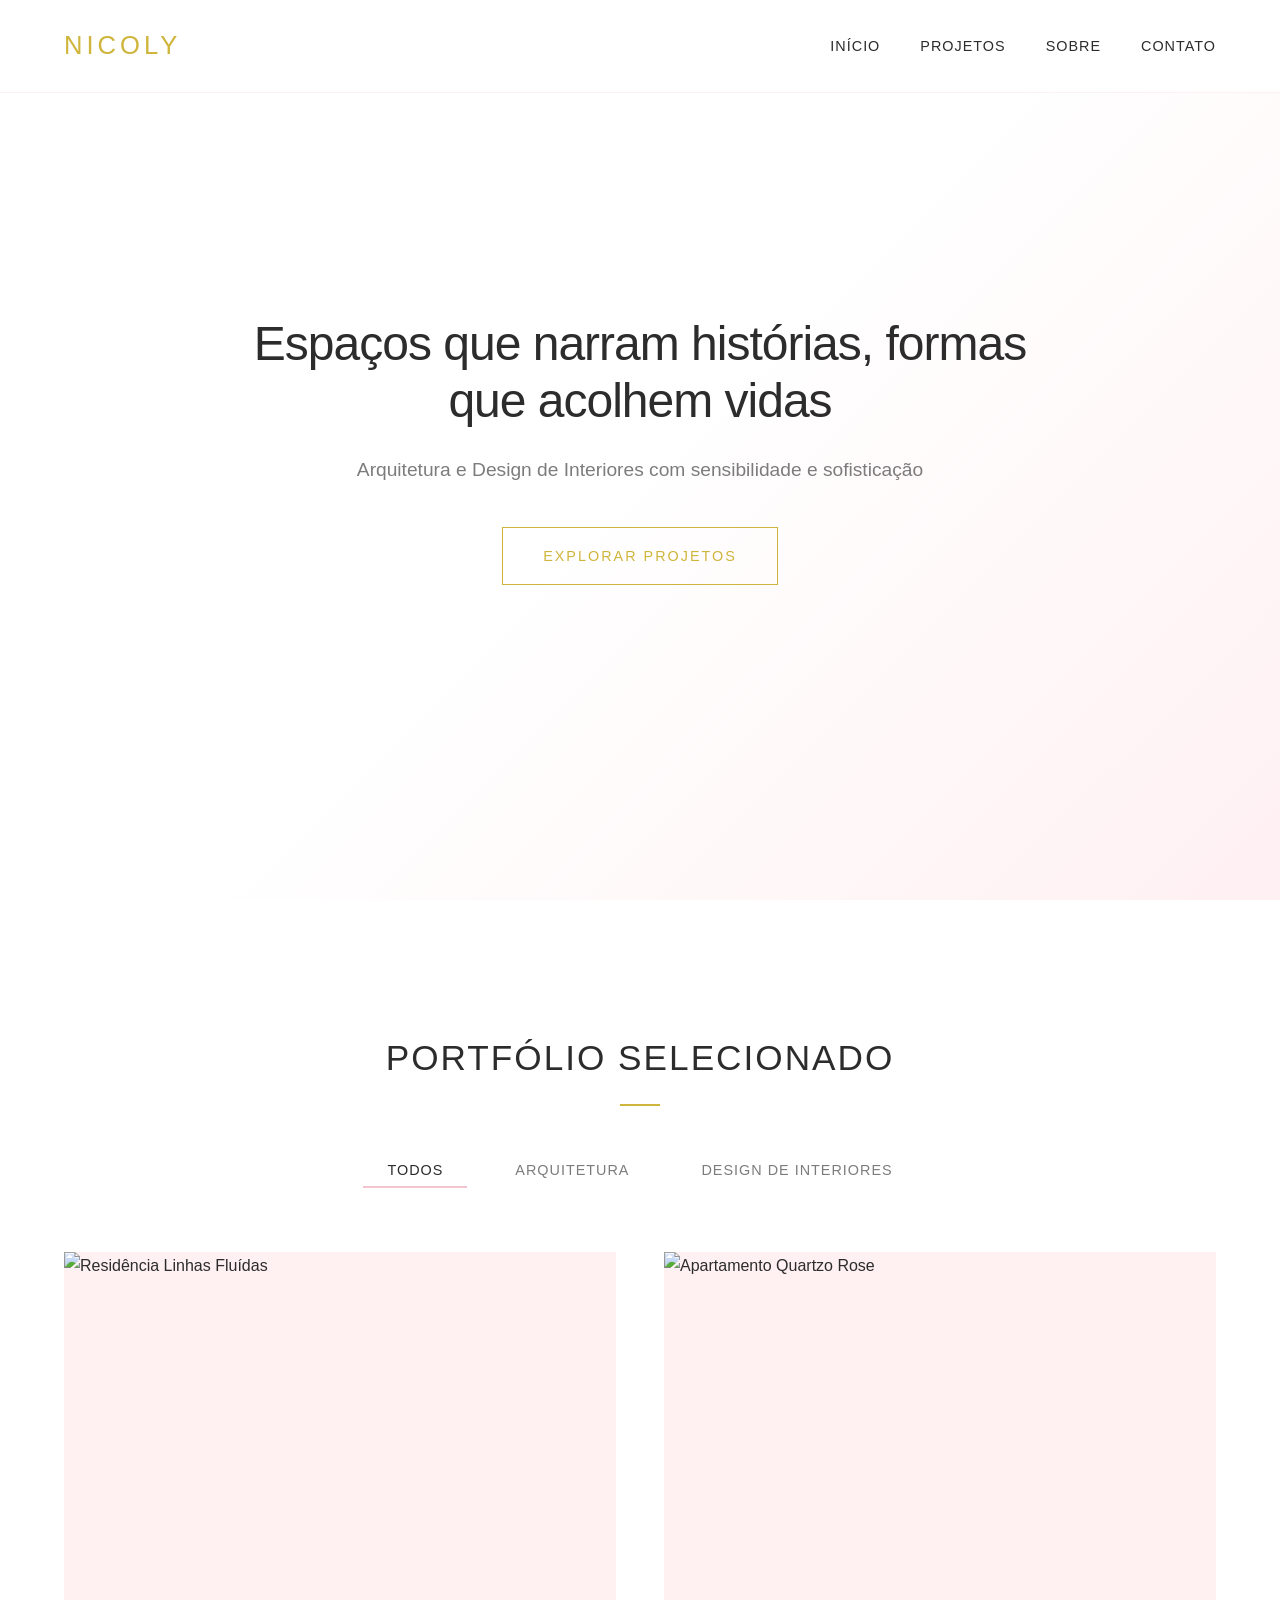
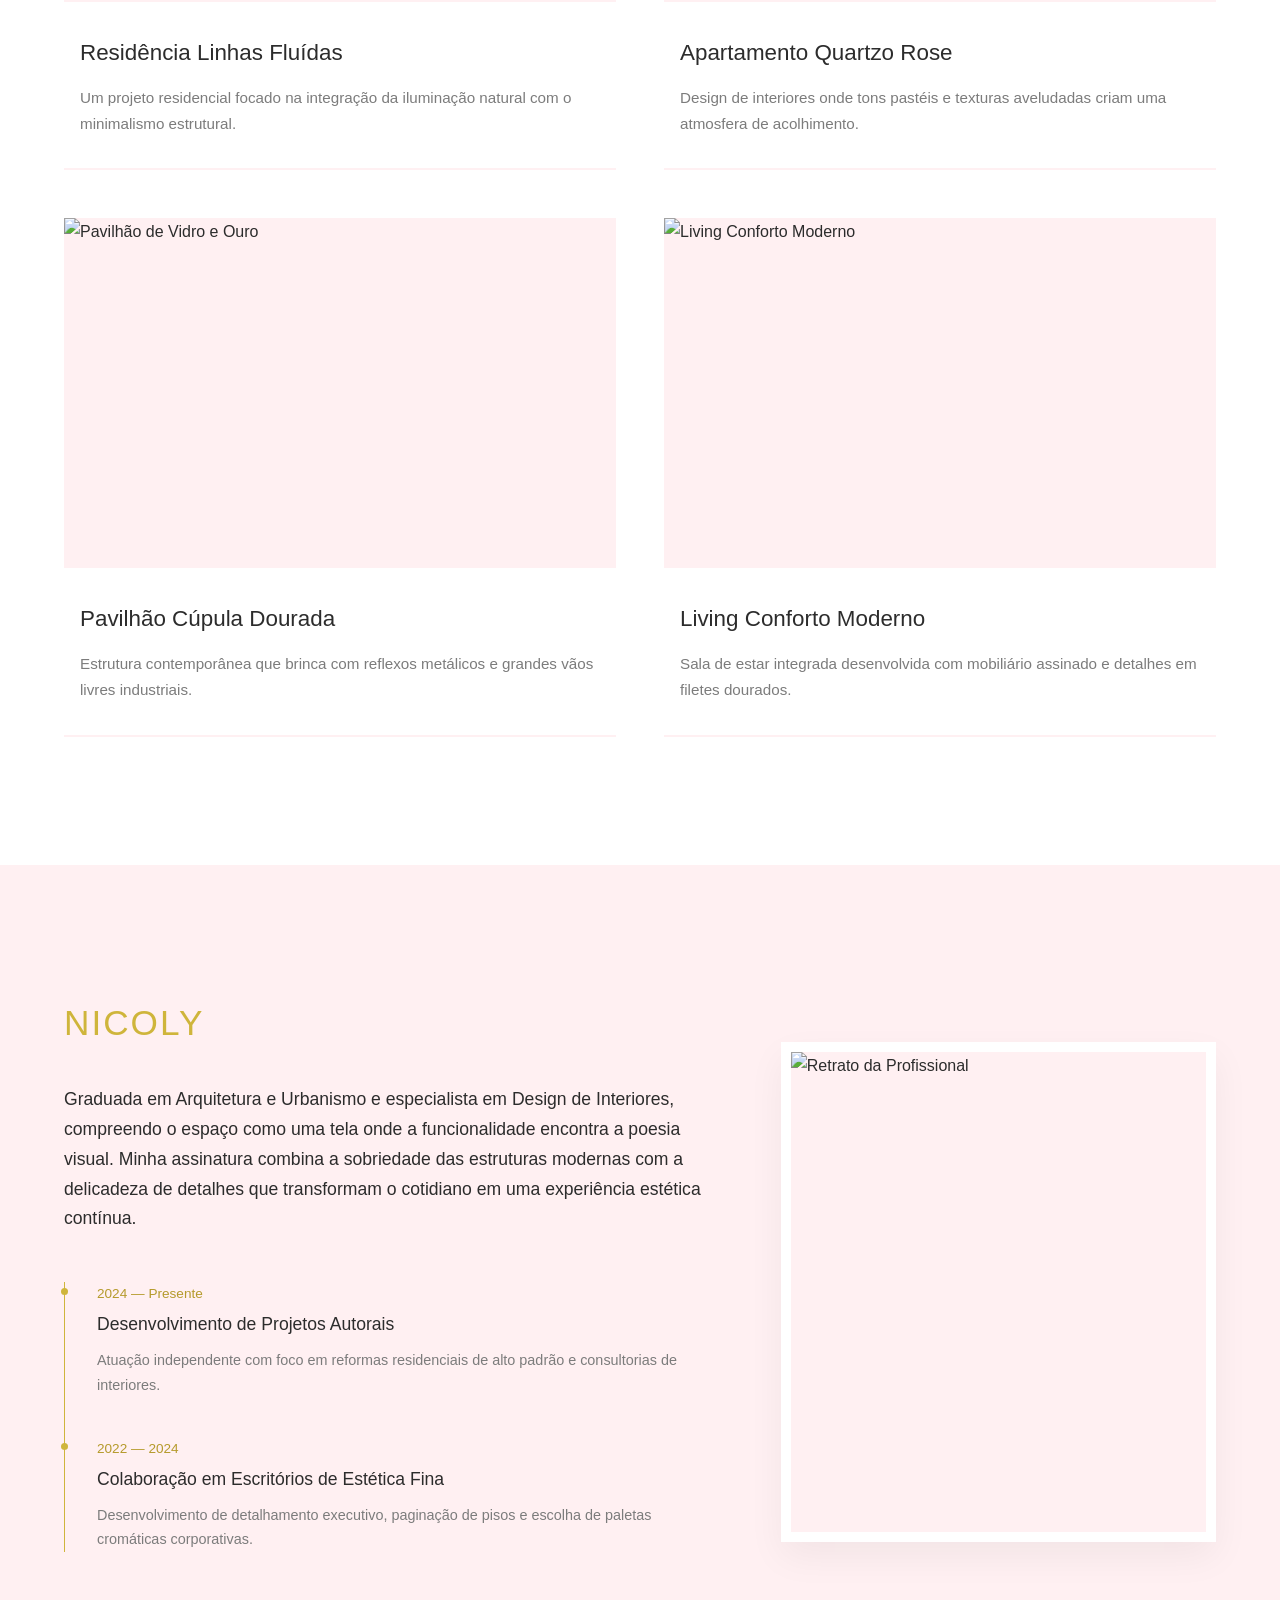
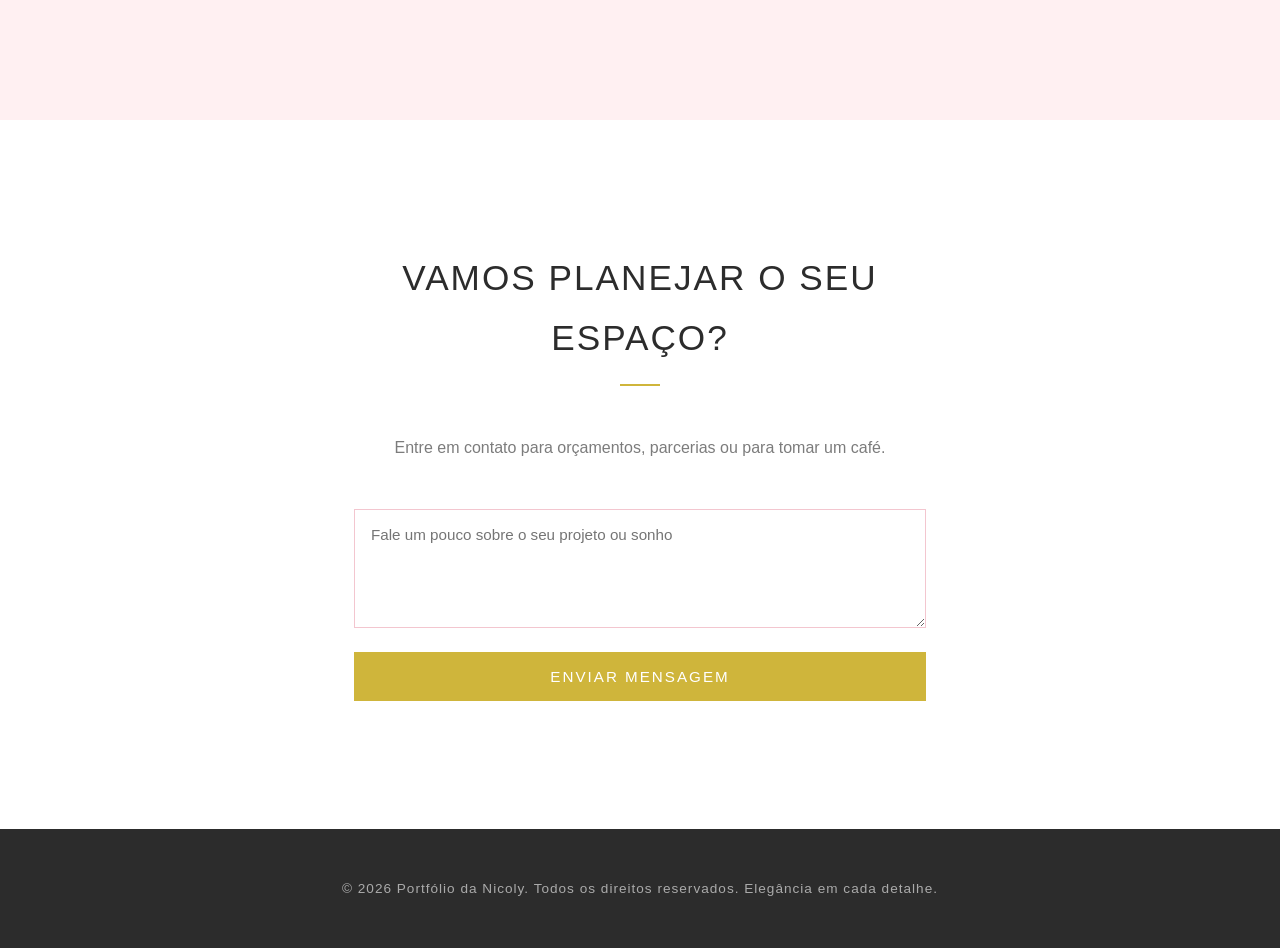
==== index.html @ 048236a4 "Teste inicial" ====
<!DOCTYPE html>
<html lang="pt-BR">

<head>
    <meta charset="UTF-8">
    <meta name="viewport" content="width=device-width, initial-scale=1.0">
    <title>Portfólio da Nicoly | Arquitetura e Design de Interiores</title>
    <link rel="stylesheet" href="style.css">
</head>

<body>

    <header class="main-header">
        <div class="logo">Nicoly</div>
        <nav class="nav-links">
            <a href="#inicio" class="nav-item">Início</a>
            <a href="#portfolio" class="nav-item">Projetos</a>
            <a href="#sobre" class="nav-item">Sobre</a>
            <a href="#contato" class="nav-item">Contato</a>
        </nav>
    </header>

    <section id="inicio" class="hero-section">
        <div class="hero-content">
            <h1 class="hero-title">Espaços que narram histórias, formas que acolhem vidas</h1>
            <p class="hero-subtitle">Arquitetura e Design de Interiores com sensibilidade e sofisticação</p>
            <a href="#portfolio" class="hero-btn">Explorar Projetos</a>
        </div>
    </section>

    <section id="portfolio" class="portfolio-section">
        <h2 class="section-title">Portfólio Selecionado</h2>

        <div class="filter-container">
            <button class="filter-btn active" data-filter="all">Todos</button>
            <button class="filter-btn" data-filter="arquitetura">Arquitetura</button>
            <button class="filter-btn" data-filter="interiores">Design de Interiores</button>
        </div>

        <div class="portfolio-grid">
            <div class="portfolio-item card-hidden" data-category="arquitetura">
                <div class="image-wrapper">
                    <img src="https://images.unsplash.com/photo-1600585154340-be6161a56a0c?auto=format&fit=crop&w=800&q=80"
                        alt="Residência Linhas Fluídas">
                    <div class="overlay">
                        <span class="view-project">Ver Detalhes</span>
                    </div>
                </div>
                <div class="item-info">
                    <h3>Residência Linhas Fluídas</h3>
                    <p>Um projeto residencial focado na integração da iluminação natural com o minimalismo estrutural.
                    </p>
                </div>
            </div>

            <div class="portfolio-item card-hidden" data-category="interiores">
                <div class="image-wrapper">
                    <img src="https://images.unsplash.com/photo-1616486338812-3dadae4b4ace?auto=format&fit=crop&w=800&q=80"
                        alt="Apartamento Quartzo Rose">
                    <div class="overlay">
                        <span class="view-project">Ver Detalhes</span>
                    </div>
                </div>
                <div class="item-info">
                    <h3>Apartamento Quartzo Rose</h3>
                    <p>Design de interiores onde tons pastéis e texturas aveludadas criam uma atmosfera de acolhimento.
                    </p>
                </div>
            </div>

            <div class="portfolio-item card-hidden" data-category="arquitetura">
                <div class="image-wrapper">
                    <img src="https://images.unsplash.com/photo-1600607687939-ce8a6c25118c?auto=format&fit=crop&w=800&q=80"
                        alt="Pavilhão de Vidro e Ouro">
                    <div class="overlay">
                        <span class="view-project">Ver Detalhes</span>
                    </div>
                </div>
                <div class="item-info">
                    <h3>Pavilhão Cúpula Dourada</h3>
                    <p>Estrutura contemporânea que brinca com reflexos metálicos e grandes vãos livres industriais.</p>
                </div>
            </div>

            <div class="portfolio-item card-hidden" data-category="interiores">
                <div class="image-wrapper">
                    <img src="https://images.unsplash.com/photo-1618221195710-dd6b41faaea6?auto=format&fit=crop&w=800&q=80"
                        alt="Living Conforto Moderno">
                    <div class="overlay">
                        <span class="view-project">Ver Detalhes</span>
                    </div>
                </div>
                <div class="item-info">
                    <h3>Living Conforto Moderno</h3>
                    <p>Sala de estar integrada desenvolvida com mobiliário assinado e detalhes em filetes dourados.</p>
                </div>
            </div>
        </div>
    </section>

    <section id="sobre" class="about-section">
        <div class="about-container">
            <div class="about-text">
                <h2 class="section-title-left">Nicoly</h2>
                <p class="about-description">Graduada em Arquitetura e Urbanismo e especialista em Design de Interiores,
                    compreendo o espaço como uma tela onde a funcionalidade encontra a poesia visual. Minha assinatura
                    combina a sobriedade das estruturas modernas com a delicadeza de detalhes que transformam o
                    cotidiano em uma experiência estética contínua.</p>
                <div class="resume-timeline">
                    <div class="timeline-entry">
                        <span class="year">2024 — Presente</span>
                        <h4>Desenvolvimento de Projetos Autorais</h4>
                        <p>Atuação independente com foco em reformas residenciais de alto padrão e consultorias de
                            interiores.</p>
                    </div>
                    <div class="timeline-entry">
                        <span class="year">2022 — 2024</span>
                        <h4>Colaboração em Escritórios de Estética Fina</h4>
                        <p>Desenvolvimento de detalhamento executivo, paginação de pisos e escolha de paletas cromáticas
                            corporativas.</p>
                    </div>
                </div>
            </div>
            <div class="about-image-wrapper">
                <img src="https://images.unsplash.com/photo-1573496359142-b8d87734a5a2?auto=format&fit=crop&w=800&q=80"
                    alt="Retrato da Profissional">
            </div>
        </div>
    </section>

    <section id="contato" class="contact-section">
        <h2 class="section-title">Vamos planejar o seu espaço?</h2>
        <p class="contact-subtitle">Entre em contato para orçamentos, parcerias ou para tomar um café.</p>
        <form class="contact-form" id="contact-form">
            <textarea id="contact-message" name="message" placeholder="Fale um pouco sobre o seu projeto ou sonho"
                rows="5" required></textarea>
            <button type="submit" class="submit-btn">Enviar Mensagem</button>
        </form>
    </section>

    <footer class="main-footer">
        <p>&copy; 2026 Portfólio da Nicoly. Todos os direitos reservados. Elegância em cada detalhe.</p>
    </footer>

    <div class="lightbox" id="lightbox">
        <span class="lightbox-close">&times;</span>
        <img class="lightbox-content" id="lightbox-img" src="" alt="">
        <div class="lightbox-caption" id="lightbox-caption"></div>
    </div>

    <script src="script.js"></script>
</body>

</html>
---- style.css ----
:root {
    --color-white: #ffffff;
    --color-pink-light: #fff0f2;
    --color-pink-accent: #f3c6cf;
    --color-gold: #cfb53b;
    --color-gold-dark: #b59a2b;
    --color-text-dark: #2c2c2c;
    --color-text-muted: #7c7c7c;
    --transition-smooth: all 0.4s cubic-bezier(0.25, 0.46, 0.45, 0.94);
}

* {
    box-sizing: border-box;
    margin: 0;
    padding: 0;
}

html {
    scroll-behavior: smooth;
    font-family: 'Helvetica Neue', Arial, sans-serif;
    color: var(--color-text-dark);
    background-color: var(--color-white);
}

body {
    overflow-x: hidden;
    line-height: 1.7;
}

.main-header {
    position: fixed;
    top: 0;
    left: 0;
    width: 100%;
    background-color: rgba(255, 255, 255, 0.95);
    display: flex;
    justify-content: space-between;
    align-items: center;
    padding: 1.5rem 4rem;
    z-index: 1000;
    border-bottom: 1px solid var(--color-pink-light);
    backdrop-filter: blur(5px);
    transition: var(--transition-smooth);
}

.logo {
    font-size: 1.6rem;
    font-weight: 300;
    letter-spacing: 4px;
    color: var(--color-gold);
    text-transform: uppercase;
}

.nav-links {
    display: flex;
    gap: 2.5rem;
}

.nav-item {
    text-decoration: none;
    color: var(--color-text-dark);
    font-size: 0.9rem;
    font-weight: 400;
    letter-spacing: 1px;
    text-transform: uppercase;
    transition: var(--transition-smooth);
    position: relative;
}

.nav-item::after {
    content: '';
    position: absolute;
    bottom: -5px;
    left: 0;
    width: 0;
    height: 1px;
    background-color: var(--color-gold);
    transition: var(--transition-smooth);
}

.nav-item:hover {
    color: var(--color-gold);
}

.nav-item:hover::after {
    width: 100%;
}

.hero-section {
    height: 100vh;
    display: flex;
    align-items: center;
    justify-content: center;
    background: linear-gradient(135deg, var(--color-white) 50%, var(--color-pink-light) 100%);
    padding: 0 2rem;
    text-align: center;
    margin-top: 0;
}

.hero-content {
    max-width: 800px;
    animation: fadeIn 1.2s ease-out;
}

.hero-title {
    font-size: 3rem;
    font-weight: 300;
    line-height: 1.2;
    letter-spacing: -1px;
    color: var(--color-text-dark);
    margin-bottom: 1.5rem;
}

.hero-subtitle {
    font-size: 1.2rem;
    color: var(--color-text-muted);
    margin-bottom: 2.5rem;
    font-weight: 300;
}

.hero-btn {
    display: inline-block;
    text-decoration: none;
    padding: 1rem 2.5rem;
    background-color: transparent;
    color: var(--color-gold);
    border: 1px solid var(--color-gold);
    border-radius: 0;
    font-size: 0.9rem;
    letter-spacing: 2px;
    text-transform: uppercase;
    transition: var(--transition-smooth);
}

.hero-btn:hover {
    background-color: var(--color-gold);
    color: var(--color-white);
    box-shadow: 0 10px 20px rgba(207, 181, 59, 0.15);
}

section {
    padding: 8rem 4rem;
}

.section-title {
    text-align: center;
    font-size: 2.2rem;
    font-weight: 300;
    letter-spacing: 2px;
    margin-bottom: 3rem;
    position: relative;
    text-transform: uppercase;
}

.section-title::after {
    content: '';
    display: block;
    width: 40px;
    height: 2px;
    background-color: var(--color-gold);
    margin: 1rem auto 0 auto;
}

.filter-container {
    display: flex;
    justify-content: center;
    gap: 1.5rem;
    margin-bottom: 4rem;
}

.filter-btn {
    background: none;
    border: none;
    padding: 0.5rem 1.5rem;
    font-size: 0.9rem;
    text-transform: uppercase;
    letter-spacing: 1px;
    cursor: pointer;
    color: var(--color-text-muted);
    transition: var(--transition-smooth);
    border-bottom: 2px solid transparent;
}

.filter-btn.active, .filter-btn:hover {
    color: var(--color-text-dark);
    border-bottom: 2px solid var(--color-pink-accent);
}

.portfolio-grid {
    display: grid;
    grid-template-columns: repeat(auto-fill, minmax(450px, 1fr));
    gap: 3rem;
}

.portfolio-item {
    background-color: var(--color-white);
    border-bottom: 2px solid var(--color-pink-light);
    transition: var(--transition-smooth);
}

.portfolio-item:hover {
    transform: translateY(-5px);
    border-bottom-color: var(--color-gold);
}

.image-wrapper {
    position: relative;
    width: 100%;
    height: 350px;
    overflow: hidden;
    background-color: var(--color-pink-light);
}

.image-wrapper img {
    width: 100%;
    height: 100%;
    object-fit: cover;
    transition: var(--transition-smooth);
}

.portfolio-item:hover .image-wrapper img {
    transform: scale(1.05);
}

.overlay {
    position: absolute;
    top: 0;
    left: 0;
    width: 100%;
    height: 100%;
    background-color: rgba(255, 240, 242, 0.85);
    display: flex;
    align-items: center;
    justify-content: center;
    opacity: 0;
    transition: var(--transition-smooth);
    cursor: pointer;
}

.portfolio-item:hover .overlay {
    opacity: 1;
}

.view-project {
    color: var(--color-text-dark);
    font-size: 0.9rem;
    letter-spacing: 2px;
    text-transform: uppercase;
    border-bottom: 1px solid var(--color-gold);
    padding-bottom: 0.3rem;
}

.item-info {
    padding: 2rem 1rem;
}

.item-info h3 {
    font-size: 1.4rem;
    font-weight: 400;
    margin-bottom: 0.8rem;
    color: var(--color-text-dark);
}

.item-info p {
    font-size: 0.95rem;
    color: var(--color-text-muted);
    font-weight: 300;
}

.card-hidden {
    opacity: 0;
    transform: translateY(40px);
    transition: opacity 0.8s ease-out, transform 0.8s ease-out;
}

.card-visible {
    opacity: 1;
    transform: translateY(0);
}

.about-section {
    background-color: var(--color-pink-light);
}

.about-container {
    max-width: 1200px;
    margin: 0 auto;
    display: grid;
    grid-template-columns: 1.2fr 0.8fr;
    gap: 4rem;
    align-items: center;
}

.section-title-left {
    font-size: 2.2rem;
    font-weight: 300;
    letter-spacing: 2px;
    margin-bottom: 2rem;
    text-transform: uppercase;
    color: var(--color-gold);
}

.about-description {
    font-size: 1.1rem;
    font-weight: 300;
    color: var(--color-text-dark);
    margin-bottom: 3rem;
}

.resume-timeline {
    border-left: 1px solid var(--color-gold);
    padding-left: 2rem;
}

.timeline-entry {
    margin-bottom: 2.5rem;
    position: relative;
}

.timeline-entry::before {
    content: '';
    position: absolute;
    left: calc(-2rem - 4px);
    top: 6px;
    width: 7px;
    height: 7px;
    background-color: var(--color-gold);
    border-radius: 50%;
}

.timeline-entry .year {
    font-size: 0.85rem;
    color: var(--color-gold-dark);
    font-weight: 500;
    display: block;
    margin-bottom: 0.3rem;
}

.timeline-entry h4 {
    font-size: 1.1rem;
    font-weight: 400;
    margin-bottom: 0.5rem;
}

.timeline-entry p {
    font-size: 0.9rem;
    color: var(--color-text-muted);
    font-weight: 300;
}

.about-image-wrapper {
    width: 100%;
    height: 500px;
    overflow: hidden;
    border: 10px solid var(--color-white);
    box-shadow: 0 15px 35px rgba(0,0,0,0.05);
}

.about-image-wrapper img {
    width: 100%;
    height: 100%;
    object-fit: cover;
}

.contact-section {
    max-width: 700px;
    margin: 0 auto;
    text-align: center;
}

.contact-subtitle {
    color: var(--color-text-muted);
    font-weight: 300;
    margin-bottom: 3rem;
}

.contact-form {
    display: flex;
    flex-direction: column;
    gap: 1.5rem;
}

.contact-form input, .contact-form textarea {
    width: 100%;
    padding: 1rem;
    border: 1px solid var(--color-pink-accent);
    background-color: var(--color-white);
    font-family: inherit;
    font-size: 0.95rem;
    color: var(--color-text-dark);
    outline: none;
    transition: var(--transition-smooth);
}

.contact-form input:focus, .contact-form textarea:focus {
    border-color: var(--color-gold);
    background-color: var(--color-pink-light);
}

.submit-btn {
    background-color: var(--color-gold);
    color: var(--color-white);
    border: none;
    padding: 1rem;
    font-size: 0.95rem;
    letter-spacing: 2px;
    text-transform: uppercase;
    cursor: pointer;
    transition: var(--transition-smooth);
}

.submit-btn:hover {
    background-color: var(--color-gold-dark);
}

.main-footer {
    background-color: var(--color-text-dark);
    color: rgba(255, 255, 255, 0.6);
    padding: 3rem 2rem;
    text-align: center;
    font-size: 0.85rem;
    font-weight: 300;
    letter-spacing: 1px;
}

.lightbox {
    display: none;
    position: fixed;
    z-index: 2000;
    top: 0;
    left: 0;
    width: 100%;
    height: 100%;
    background-color: rgba(255, 255, 255, 0.98);
    align-items: center;
    justify-content: center;
    flex-direction: column;
    animation: fadeIn 0.4s ease;
}

.lightbox-content {
    max-width: 85%;
    max-height: 75vh;
    object-fit: contain;
    box-shadow: 0 20px 40px rgba(0,0,0,0.07);
}

.lightbox-caption {
    margin-top: 1.5rem;
    font-size: 1.1rem;
    color: var(--color-text-dark);
    font-weight: 300;
    text-align: center;
    max-width: 600px;
}

.lightbox-close {
    position: absolute;
    top: 2rem;
    right: 3rem;
    font-size: 3rem;
    font-weight: 200;
    cursor: pointer;
    color: var(--color-text-dark);
    transition: var(--transition-smooth);
}

.lightbox-close:hover {
    color: var(--color-gold);
}

@keyframes fadeIn {
    from { opacity: 0; transform: translateY(10px); }
    to { opacity: 1; transform: translateY(0); }
}

@media (max-width: 768px) {
    .main-header { padding: 1.5rem 2rem; }
    .nav-links { display: none; }
    .hero-title { font-size: 2.2rem; }
    section { padding: 5rem 2rem; }
    .portfolio-grid { grid-template-columns: 1fr; }
    .about-container { grid-template-columns: 1fr; gap: 2rem; }
    .about-image-wrapper { height: 350px; order: -1; }
}
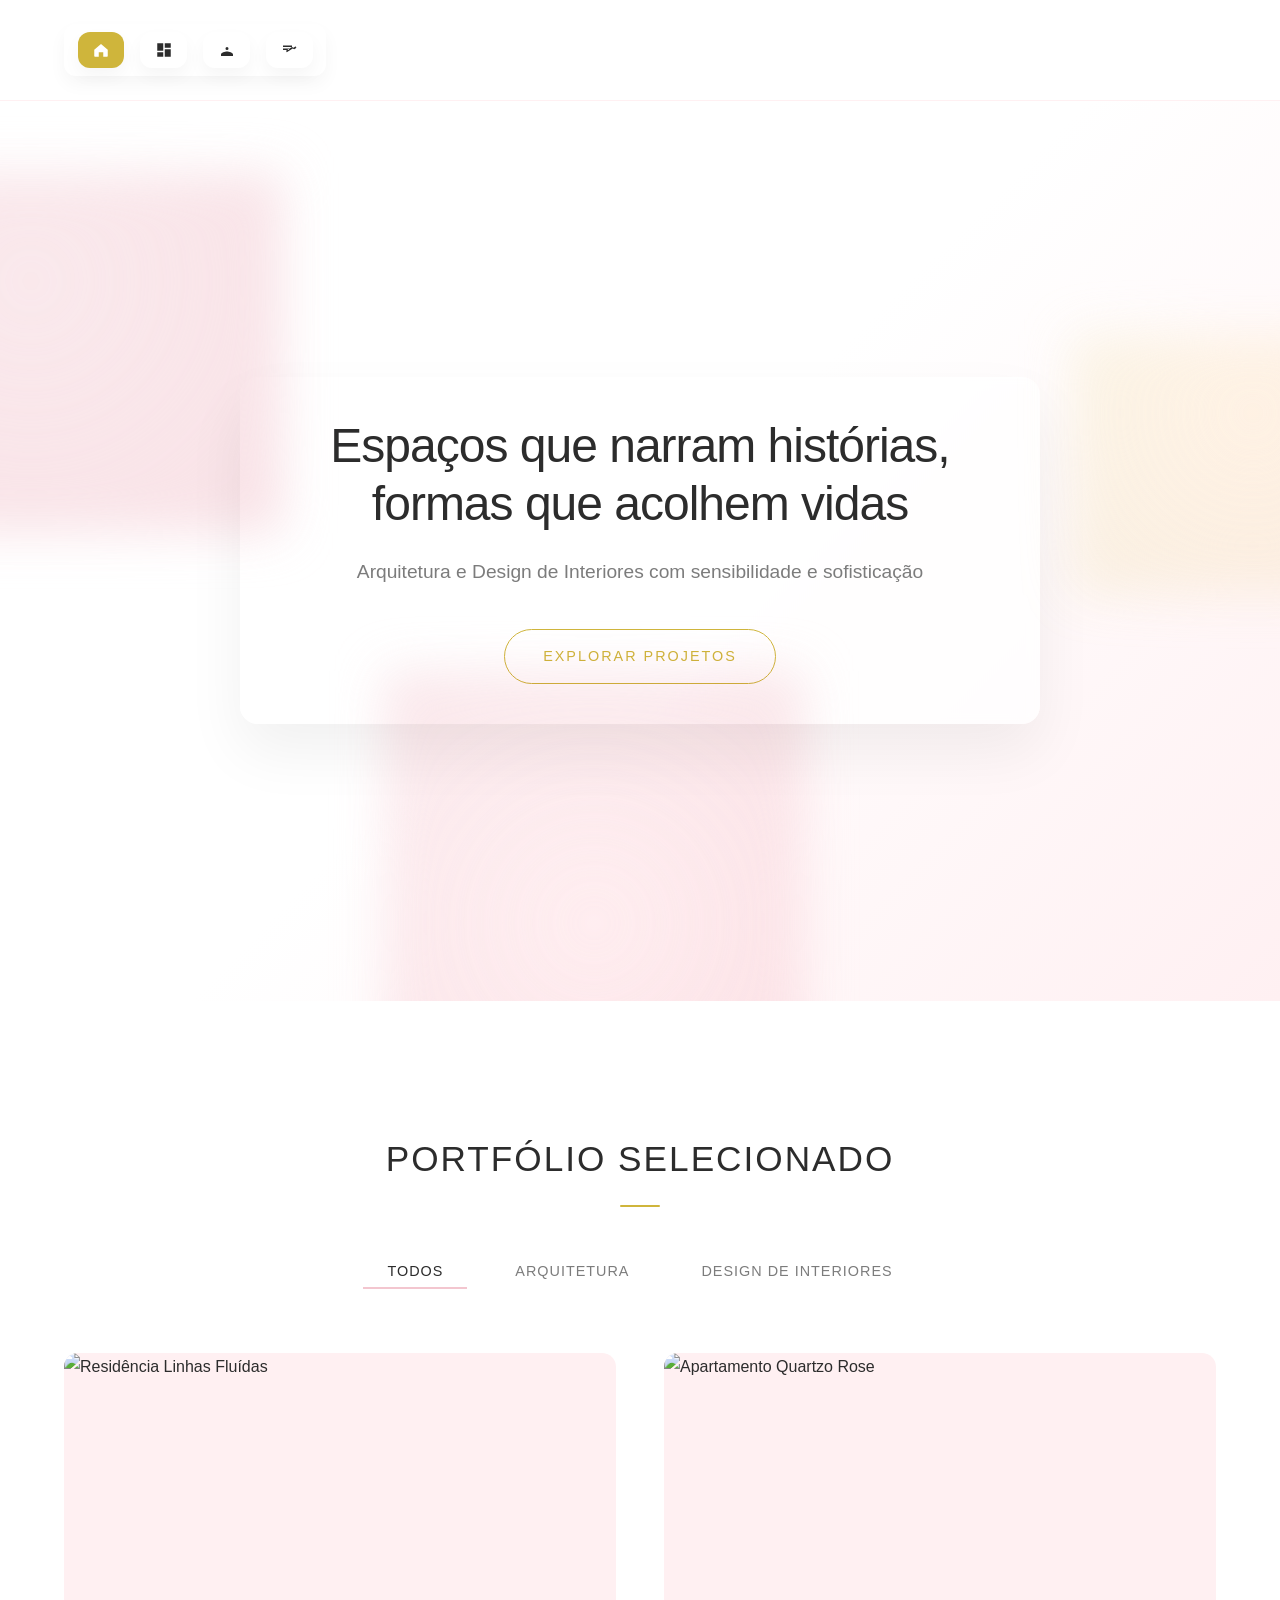
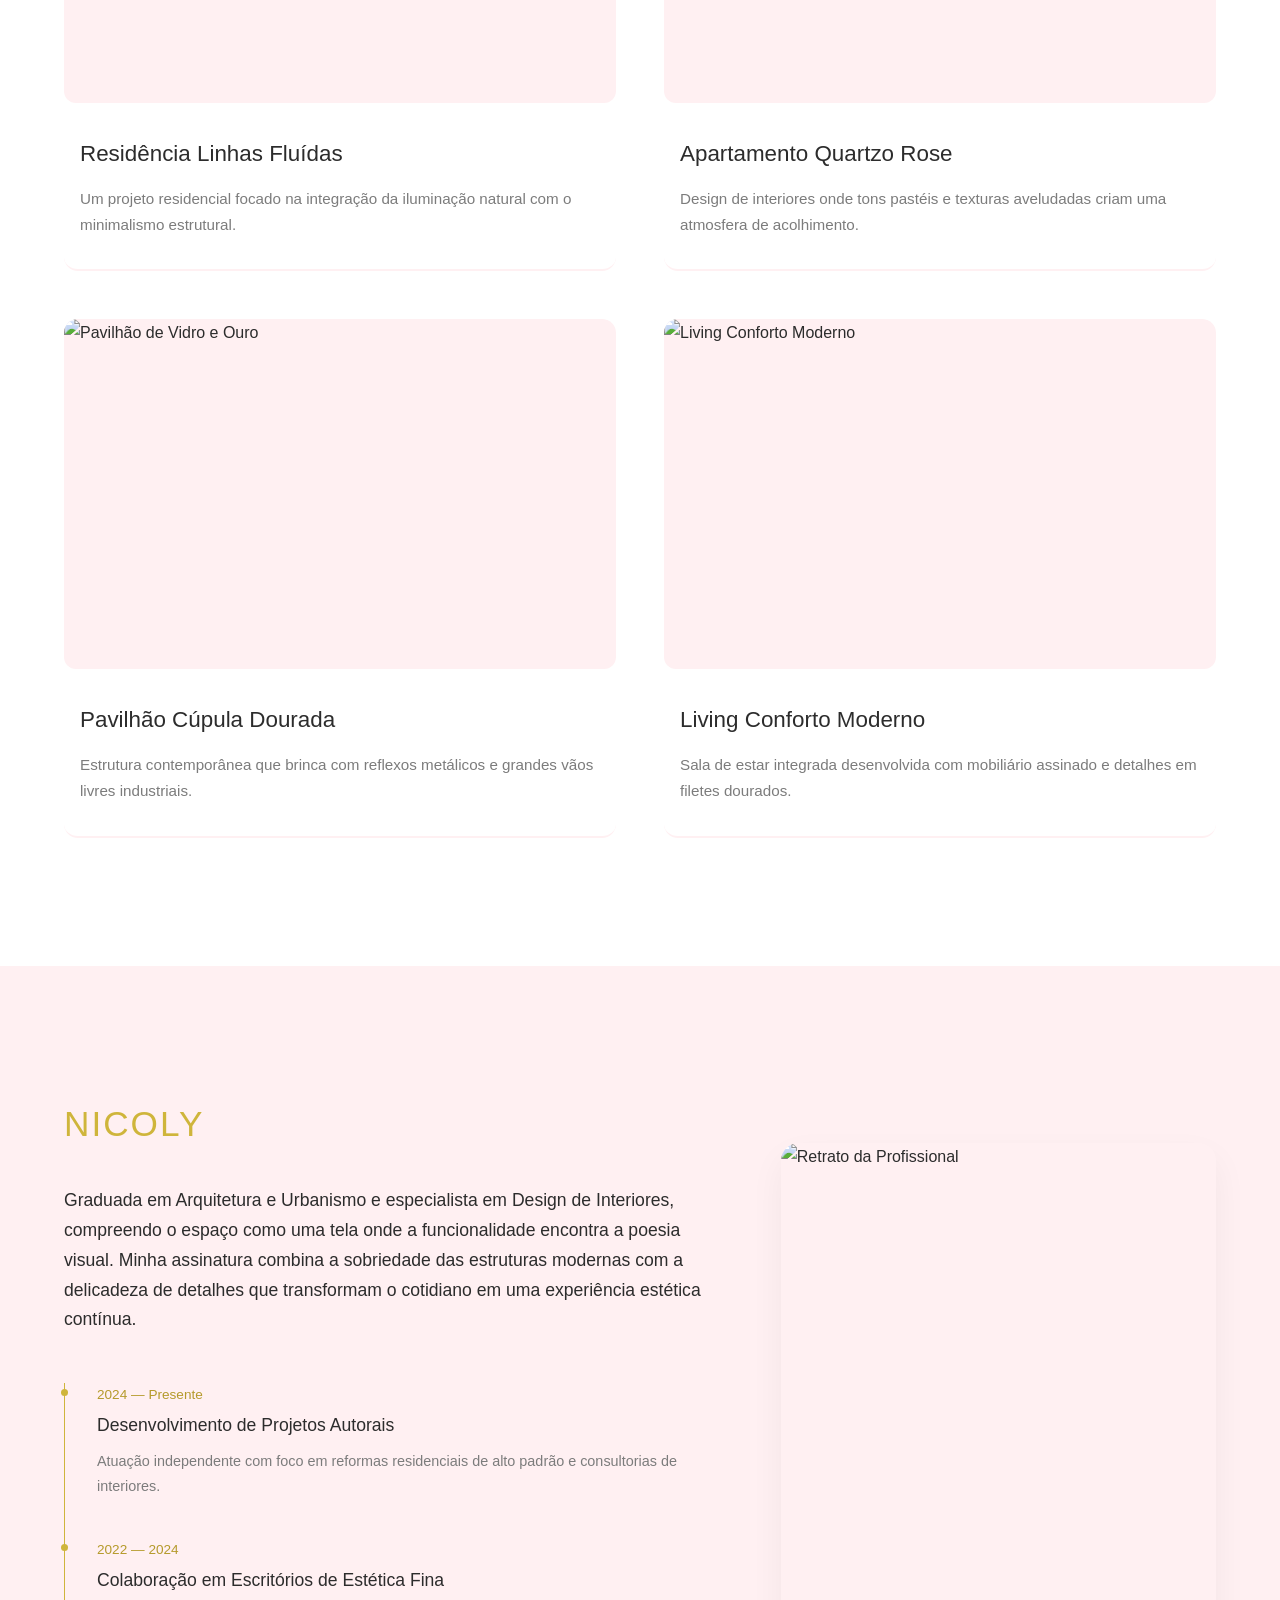
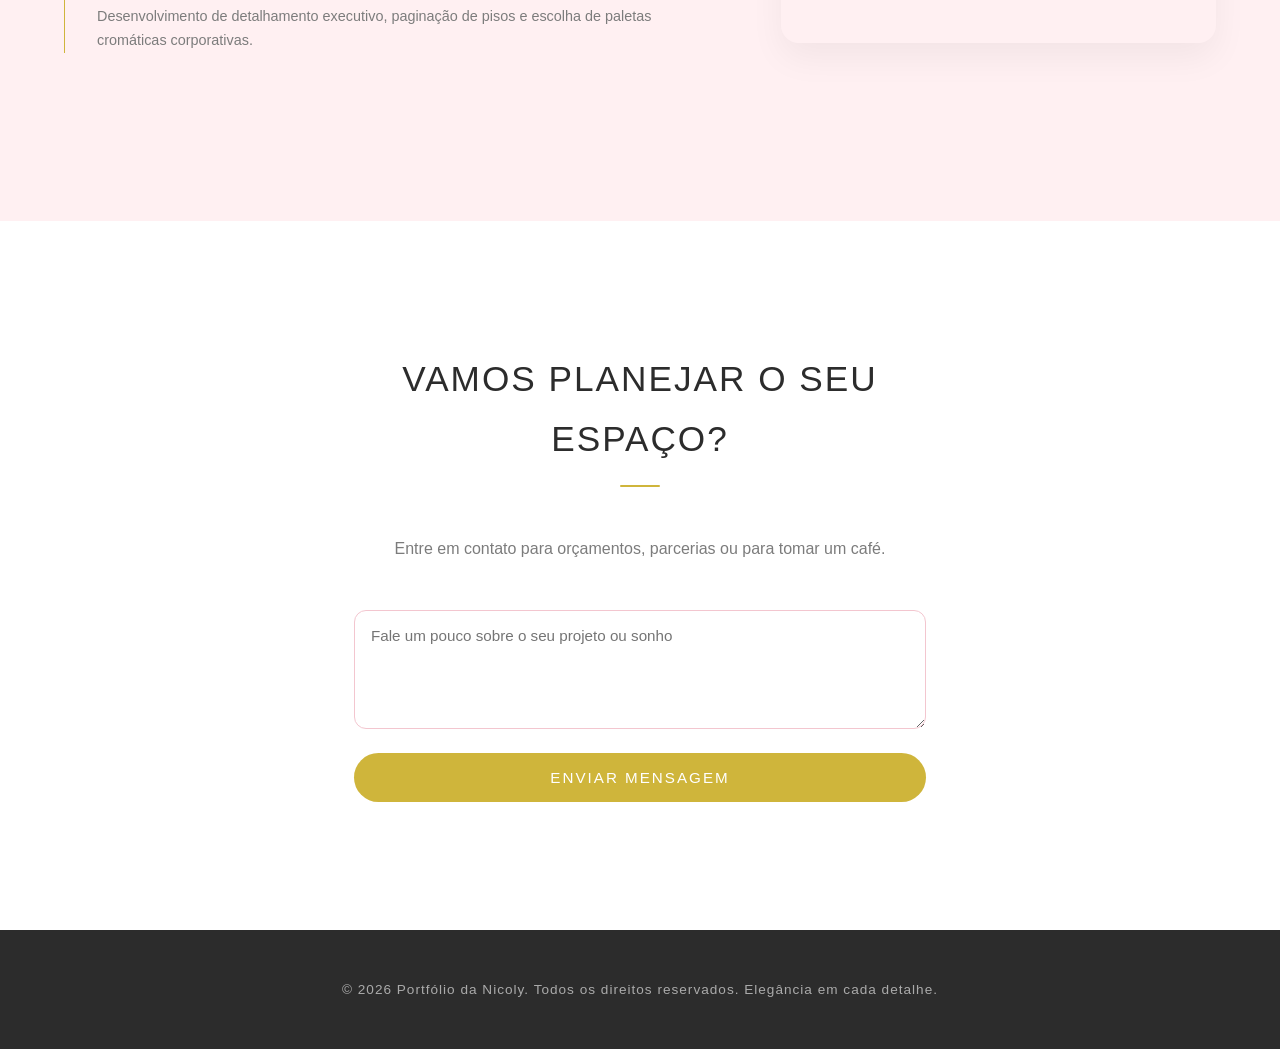
==== commit d5e428f3: "Testes mais dinâmicos" ====
--- a/index.html
+++ b/index.html
@@ -11,14 +11,36 @@
 <body>
 
     <header class="main-header">
-        <div class="logo">Nicoly</div>
+        <span class="sr-only">Nicoly</span>
         <nav class="nav-links">
-            <a href="#inicio" class="nav-item">Início</a>
-            <a href="#portfolio" class="nav-item">Projetos</a>
-            <a href="#sobre" class="nav-item">Sobre</a>
-            <a href="#contato" class="nav-item">Contato</a>
+            <a href="#inicio" class="nav-item" aria-label="Início">
+                <svg viewBox="0 0 24 24" aria-hidden="true" focusable="false">
+                    <path d="M3 11.5L12 4l9 7.5V20a1 1 0 0 1-1 1h-5v-6H9v6H4a1 1 0 0 1-1-1v-8.5z"></path>
+                </svg>
+                <span class="sr-only">Início</span>
+            </a>
+            <a href="#portfolio" class="nav-item" aria-label="Projetos">
+                <svg viewBox="0 0 24 24" aria-hidden="true" focusable="false">
+                    <path d="M3 13h8V3H3v10zm0 8h8v-6H3v6zM13 21h8v-10h-8v10zm0-18v6h8V3h-8z"></path>
+                </svg>
+                <span class="sr-only">Projetos</span>
+            </a>
+            <a href="#sobre" class="nav-item" aria-label="Sobre">
+                <svg viewBox="0 0 24 24" aria-hidden="true" focusable="false">
+                    <path d="M12 12a2 2 0 1 0 0-4 2 2 0 0 0 0 4zm0 2c-2.7 0-8 1.3-8 4v2h16v-2c0-2.7-5.3-4-8-4z"></path>
+                </svg>
+                <span class="sr-only">Sobre</span>
+            </a>
+            <a href="#contato" class="nav-item" aria-label="Contato">
+                <svg viewBox="0 0 24 24" aria-hidden="true" focusable="false">
+                    <path d="M21 8V7l-3 2-2-1-8 5 1 2 8-5 2 1 3-2zM4 6h12v2H4zM4 10h8v2H4z"></path>
+                </svg>
+                <span class="sr-only">Contato</span>
+            </a>
         </nav>
     </header>
+
+    <!-- social-bar removida: ícones aplicados ao menu superior -->
 
     <section id="inicio" class="hero-section">
         <div class="hero-content">
@@ -26,6 +48,14 @@
             <p class="hero-subtitle">Arquitetura e Design de Interiores com sensibilidade e sofisticação</p>
             <a href="#portfolio" class="hero-btn">Explorar Projetos</a>
         </div>
+
+        <div class="hero-decor" aria-hidden="true">
+            <div class="blob blob-1"></div>
+            <div class="blob blob-2"></div>
+            <div class="blob blob-3"></div>
+        </div>
+
+        <!-- scroll-indicator removido conforme solicitado -->
     </section>
 
     <section id="portfolio" class="portfolio-section">
--- a/style.css
+++ b/style.css
@@ -1,5 +1,8 @@
 :root {
     --color-white: #ffffff;
+    --animation-fast: 220ms;
+    --animation-medium: 450ms;
+    --animation-slow: 800ms;
     --color-pink-light: #fff0f2;
     --color-pink-accent: #f3c6cf;
     --color-gold: #cfb53b;
@@ -9,6 +12,20 @@
     --transition-smooth: all 0.4s cubic-bezier(0.25, 0.46, 0.45, 0.94);
 }
 
+:root {
+    --color-white: #ffffff;
+    --animation-fast: 220ms;
+    --animation-medium: 450ms;
+    --animation-slow: 800ms;
+    --color-pink-light: #fff0f2;
+    --color-pink-accent: #f3c6cf;
+    --color-gold: #cfb53b;
+    --color-gold-dark: #b59a2b;
+    --color-text-dark: #2c2c2c;
+    --color-text-muted: #7c7c7c;
+    --transition-smooth: all 0.4s cubic-bezier(0.25, 0.46, 0.45, 0.94);
+}
+
 * {
     box-sizing: border-box;
     margin: 0;
@@ -25,6 +42,15 @@
 body {
     overflow-x: hidden;
     line-height: 1.7;
+}
+
+/* reserve espaço para header (ajustável por media queries) */
+:root {
+    --header-height: 76px;
+}
+
+body {
+    padding-top: var(--header-height);
 }
 
 .main-header {
@@ -40,8 +66,30 @@
     z-index: 1000;
     border-bottom: 1px solid var(--color-pink-light);
     backdrop-filter: blur(5px);
-    transition: var(--transition-smooth);
-}
+    /* allow transform-based hide/show and smooth transitions */
+    transform: translateY(0);
+    transition: transform var(--animation-fast) ease, background-color 220ms ease, box-shadow 220ms ease, padding 220ms ease;
+    will-change: transform, box-shadow, background-color;
+}
+
+:root {
+    --header-height: 72px;
+    /* fallback height if JS isn't available */
+}
+
+/* ensure content doesn't get covered by the fixed header */
+body {
+    padding-top: var(--header-height);
+}
+
+.main-header.scrolled {
+    /* keep same padding to avoid collapsing header on scroll */
+    box-shadow: 0 6px 26px rgba(0, 0, 0, 0.06);
+    background-color: rgba(255, 255, 255, 0.98);
+    transform: translateY(0);
+}
+
+/* header remains fixed; no hidden state */
 
 .logo {
     font-size: 1.6rem;
@@ -51,19 +99,39 @@
     text-transform: uppercase;
 }
 
+.logo-animate {
+    animation: logoPop 900ms cubic-bezier(.22, .9, .26, 1) both;
+}
+
+@keyframes logoPop {
+    0% {
+        transform: translateY(-6px) scale(0.98);
+        opacity: 0;
+    }
+
+    60% {
+        transform: translateY(2px) scale(1.03);
+        opacity: 1;
+    }
+
+    100% {
+        transform: translateY(0) scale(1);
+    }
+}
+
 .nav-links {
-    display: flex;
-    gap: 2.5rem;
-}
-
-.nav-item {
+    display: inline-flex;
+    align-items: center;
+    justify-content: center;
+    padding: 0.5rem 0.85rem;
+    background: transparent;
+    color: var(--color-text-dark);
+    border-radius: 12px;
+    box-shadow: 0 8px 18px rgba(0, 0, 0, 0.04);
     text-decoration: none;
-    color: var(--color-text-dark);
-    font-size: 0.9rem;
-    font-weight: 400;
-    letter-spacing: 1px;
+    transition: transform var(--animation-fast) ease, background-color var(--animation-fast) ease, color var(--animation-fast) ease, box-shadow var(--animation-fast) ease;
     text-transform: uppercase;
-    transition: var(--transition-smooth);
+    transition: var(--transition-smooth), transform var(--animation-fast) ease;
     position: relative;
 }
 
@@ -95,11 +163,19 @@
     padding: 0 2rem;
     text-align: center;
     margin-top: 0;
+    position: relative;
 }
 
 .hero-content {
     max-width: 800px;
     animation: fadeIn 1.2s ease-out;
+    transition: transform var(--animation-medium) cubic-bezier(.22, .9, .26, 1);
+    will-change: transform;
+    background: rgba(255, 255, 255, 0.72);
+    backdrop-filter: blur(6px) saturate(120%);
+    border-radius: 18px;
+    padding: 2.5rem;
+    box-shadow: 0 28px 60px rgba(0, 0, 0, 0.06);
 }
 
 .hero-title {
@@ -121,11 +197,11 @@
 .hero-btn {
     display: inline-block;
     text-decoration: none;
-    padding: 1rem 2.5rem;
+    padding: 0.9rem 2.4rem;
     background-color: transparent;
     color: var(--color-gold);
     border: 1px solid var(--color-gold);
-    border-radius: 0;
+    border-radius: 999px;
     font-size: 0.9rem;
     letter-spacing: 2px;
     text-transform: uppercase;
@@ -159,6 +235,7 @@
     height: 2px;
     background-color: var(--color-gold);
     margin: 1rem auto 0 auto;
+    border-radius: 2px;
 }
 
 .filter-container {
@@ -181,7 +258,8 @@
     border-bottom: 2px solid transparent;
 }
 
-.filter-btn.active, .filter-btn:hover {
+.filter-btn.active,
+.filter-btn:hover {
     color: var(--color-text-dark);
     border-bottom: 2px solid var(--color-pink-accent);
 }
@@ -195,12 +273,16 @@
 .portfolio-item {
     background-color: var(--color-white);
     border-bottom: 2px solid var(--color-pink-light);
-    transition: var(--transition-smooth);
+    transition: transform var(--animation-medium) ease, box-shadow var(--animation-medium) ease, border-bottom-color var(--animation-medium) ease, opacity var(--animation-medium) ease;
+    transform-style: preserve-3d;
+    border-radius: 14px;
+    overflow: hidden;
 }
 
 .portfolio-item:hover {
-    transform: translateY(-5px);
+    transform: translateY(-10px) scale(1.02) rotateX(1deg);
     border-bottom-color: var(--color-gold);
+    box-shadow: 0 18px 40px rgba(0, 0, 0, 0.06);
 }
 
 .image-wrapper {
@@ -209,17 +291,21 @@
     height: 350px;
     overflow: hidden;
     background-color: var(--color-pink-light);
+    perspective: 900px;
+    border-radius: 12px;
 }
 
 .image-wrapper img {
     width: 100%;
     height: 100%;
     object-fit: cover;
-    transition: var(--transition-smooth);
+    border-radius: 10px;
+    transition: transform var(--animation-medium) cubic-bezier(.22, .9, .26, 1), box-shadow var(--animation-medium) ease;
+    transform-origin: center center;
 }
 
 .portfolio-item:hover .image-wrapper img {
-    transform: scale(1.05);
+    transform: scale(1.05) rotateZ(0.001deg);
 }
 
 .overlay {
@@ -233,8 +319,9 @@
     align-items: center;
     justify-content: center;
     opacity: 0;
-    transition: var(--transition-smooth);
+    transition: opacity var(--animation-fast) ease, background-color var(--animation-fast) ease;
     cursor: pointer;
+    border-radius: 10px;
 }
 
 .portfolio-item:hover .overlay {
@@ -270,7 +357,7 @@
 .card-hidden {
     opacity: 0;
     transform: translateY(40px);
-    transition: opacity 0.8s ease-out, transform 0.8s ease-out;
+    transition: opacity var(--animation-slow) ease-out, transform var(--animation-slow) ease-out;
 }
 
 .card-visible {
@@ -352,8 +439,8 @@
     width: 100%;
     height: 500px;
     overflow: hidden;
-    border: 10px solid var(--color-white);
-    box-shadow: 0 15px 35px rgba(0,0,0,0.05);
+    border-radius: 18px;
+    box-shadow: 0 15px 35px rgba(0, 0, 0, 0.05);
 }
 
 .about-image-wrapper img {
@@ -380,7 +467,8 @@
     gap: 1.5rem;
 }
 
-.contact-form input, .contact-form textarea {
+.contact-form input,
+.contact-form textarea {
     width: 100%;
     padding: 1rem;
     border: 1px solid var(--color-pink-accent);
@@ -390,9 +478,11 @@
     color: var(--color-text-dark);
     outline: none;
     transition: var(--transition-smooth);
-}
-
-.contact-form input:focus, .contact-form textarea:focus {
+    border-radius: 12px;
+}
+
+.contact-form input:focus,
+.contact-form textarea:focus {
     border-color: var(--color-gold);
     background-color: var(--color-pink-light);
 }
@@ -407,6 +497,7 @@
     text-transform: uppercase;
     cursor: pointer;
     transition: var(--transition-smooth);
+    border-radius: 999px;
 }
 
 .submit-btn:hover {
@@ -442,7 +533,8 @@
     max-width: 85%;
     max-height: 75vh;
     object-fit: contain;
-    box-shadow: 0 20px 40px rgba(0,0,0,0.07);
+    box-shadow: 0 20px 40px rgba(0, 0, 0, 0.07);
+    border-radius: 12px;
 }
 
 .lightbox-caption {
@@ -470,16 +562,256 @@
 }
 
 @keyframes fadeIn {
-    from { opacity: 0; transform: translateY(10px); }
-    to { opacity: 1; transform: translateY(0); }
+    from {
+        opacity: 0;
+        transform: translateY(10px);
+    }
+
+    to {
+        opacity: 1;
+        transform: translateY(0);
+    }
+}
+
+/* Decorative hero blobs */
+.hero-decor {
+    position: absolute;
+    inset: 0;
+    pointer-events: none;
+    overflow: hidden;
+}
+
+.blob {
+    position: absolute;
+    filter: blur(24px);
+    opacity: 0.85;
+    transform-origin: center;
+    mix-blend-mode: multiply;
+}
+
+.blob-1 {
+    width: 360px;
+    height: 360px;
+    left: -6%;
+    top: 8%;
+    background: radial-gradient(circle at 30% 30%, #f9e5e9, rgba(243, 198, 207, 0.6));
+    animation: float1 8s ease-in-out infinite;
+}
+
+.blob-2 {
+    width: 260px;
+    height: 260px;
+    right: -4%;
+    top: 26%;
+    background: radial-gradient(circle at 70% 30%, #fff7e6, rgba(207, 181, 59, 0.14));
+    animation: float2 7s ease-in-out infinite;
+}
+
+.blob-3 {
+    width: 420px;
+    height: 420px;
+    left: 30%;
+    bottom: -10%;
+    background: radial-gradient(circle at 50% 60%, #fff0f2, rgba(243, 198, 207, 0.5));
+    animation: float3 10s ease-in-out infinite;
+}
+
+@keyframes float1 {
+    0% {
+        transform: translateY(0) rotate(0deg);
+    }
+
+    50% {
+        transform: translateY(-18px) rotate(6deg);
+    }
+
+    100% {
+        transform: translateY(0) rotate(0deg);
+    }
+}
+
+@keyframes float2 {
+    0% {
+        transform: translateY(0) rotate(-4deg);
+    }
+
+    50% {
+        transform: translateY(-12px) rotate(2deg);
+    }
+
+    100% {
+        transform: translateY(0) rotate(-4deg);
+    }
+}
+
+@keyframes float3 {
+    0% {
+        transform: translateY(0) rotate(2deg);
+    }
+
+    50% {
+        transform: translateY(-24px) rotate(-6deg);
+    }
+
+    100% {
+        transform: translateY(0) rotate(2deg);
+    }
+}
+
+/* Social bar */
+/* Nav items styled like previous social buttons */
+.nav-links {
+    display: flex;
+    gap: 1rem;
+    align-items: center;
+}
+
+.nav-item {
+    display: inline-flex;
+    align-items: center;
+    justify-content: center;
+    padding: 0.55rem 0.9rem;
+    background: transparent;
+    color: var(--color-text-dark);
+    border-radius: 12px;
+    box-shadow: 0 8px 18px rgba(0, 0, 0, 0.04);
+    text-decoration: none;
+    transition: transform var(--animation-fast) ease, background-color var(--animation-fast) ease, color var(--animation-fast) ease;
+}
+
+.nav-item:hover {
+    transform: translateY(-6px);
+    background-color: var(--color-gold);
+    color: var(--color-white);
+}
+
+/* svg icon sizing inside nav */
+.nav-item svg {
+    width: 18px;
+    height: 18px;
+    display: block;
+    fill: currentColor;
+}
+
+/* visually hidden text for screen readers */
+.sr-only {
+    position: absolute;
+    width: 1px;
+    height: 1px;
+    padding: 0;
+    margin: -1px;
+    overflow: hidden;
+    clip: rect(0, 0, 0, 0);
+    white-space: nowrap;
+    border: 0;
+}
+
+/* active state */
+.nav-item.active {
+    background-color: var(--color-gold);
+    color: var(--color-white);
+}
+
+/* ensure existing underline animation still works but hidden when background active */
+.nav-item::after {
+    bottom: -6px;
+}
+
+/* scroll-indicator removed */
+
+/* Rounded & fluid theme adjustments */
+/* subtle global smoothing */
+* {
+    transition: background-color 320ms cubic-bezier(.22, .9, .26, 1), color 260ms ease, transform 400ms cubic-bezier(.22, .9, .26, 1);
 }
 
 @media (max-width: 768px) {
-    .main-header { padding: 1.5rem 2rem; }
-    .nav-links { display: none; }
-    .hero-title { font-size: 2.2rem; }
-    section { padding: 5rem 2rem; }
-    .portfolio-grid { grid-template-columns: 1fr; }
-    .about-container { grid-template-columns: 1fr; gap: 2rem; }
-    .about-image-wrapper { height: 350px; order: -1; }
+    :root {
+        --header-height: 64px;
+    }
+
+    .main-header {
+        padding: 1.05rem 1.2rem;
+    }
+
+    .main-header.scrolled {
+        box-shadow: 0 6px 26px rgba(0, 0, 0, 0.06);
+        background-color: rgba(255, 255, 255, 0.98);
+    }
+
+    .nav-links {
+        display: flex;
+        gap: 0.6rem;
+        align-items: center;
+        padding-left: 0.25rem;
+        overflow-x: auto;
+        -webkit-overflow-scrolling: touch;
+    }
+
+    .hero-title {
+        font-size: 2.2rem;
+    }
+
+    section {
+        padding: 5rem 2rem;
+    }
+
+    .portfolio-grid {
+        grid-template-columns: 1fr;
+    }
+
+
+    /* Mobile / touch-specific fixes: prevent header from shifting on touch/scroll */
+    @media (pointer: coarse),
+    (max-width: 768px) {
+        .main-header {
+            position: fixed !important;
+            top: 0 !important;
+            left: 0 !important;
+            right: 0 !important;
+            transform: none !important;
+            -webkit-transform: none !important;
+            transition: background-color 180ms ease, box-shadow 180ms ease;
+            touch-action: manipulation;
+        }
+
+        /* disable hover translate on touch devices */
+        .nav-item:hover {
+            transform: none !important;
+        }
+
+        /* avoid header being affected by child momentum scrolling */
+        .nav-links {
+            -webkit-overflow-scrolling: touch;
+            overscroll-behavior-x: contain;
+            overscroll-behavior-y: auto;
+        }
+    }
+
+    .about-container {
+        grid-template-columns: 1fr;
+        gap: 2rem;
+    }
+
+    .about-image-wrapper {
+        height: 350px;
+        order: -1;
+    }
+
+    .hero-content {
+        padding: 1.6rem;
+        border-radius: 14px;
+    }
+
+    .portfolio-item {
+        border-radius: 12px;
+    }
+
+    .blob {
+        display: none;
+    }
+
+    .social-bar {
+        left: 10px;
+    }
 }
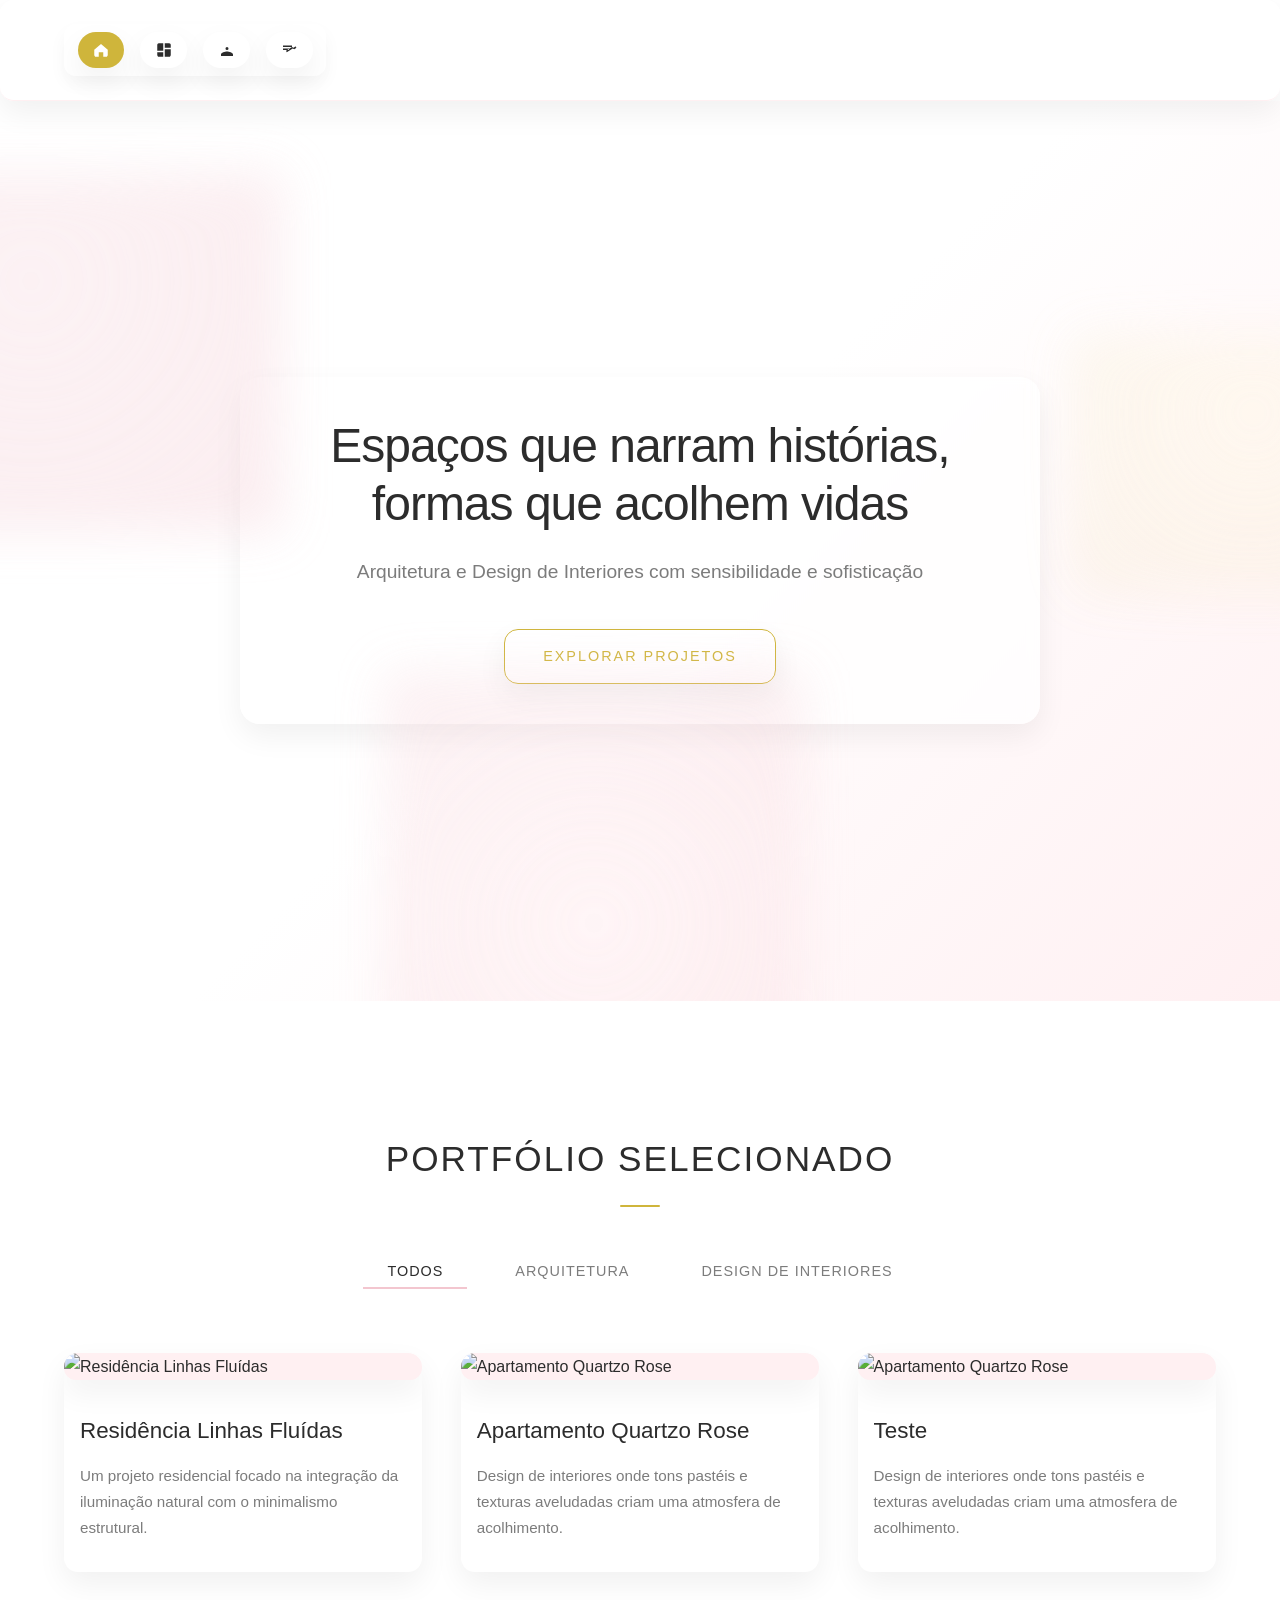
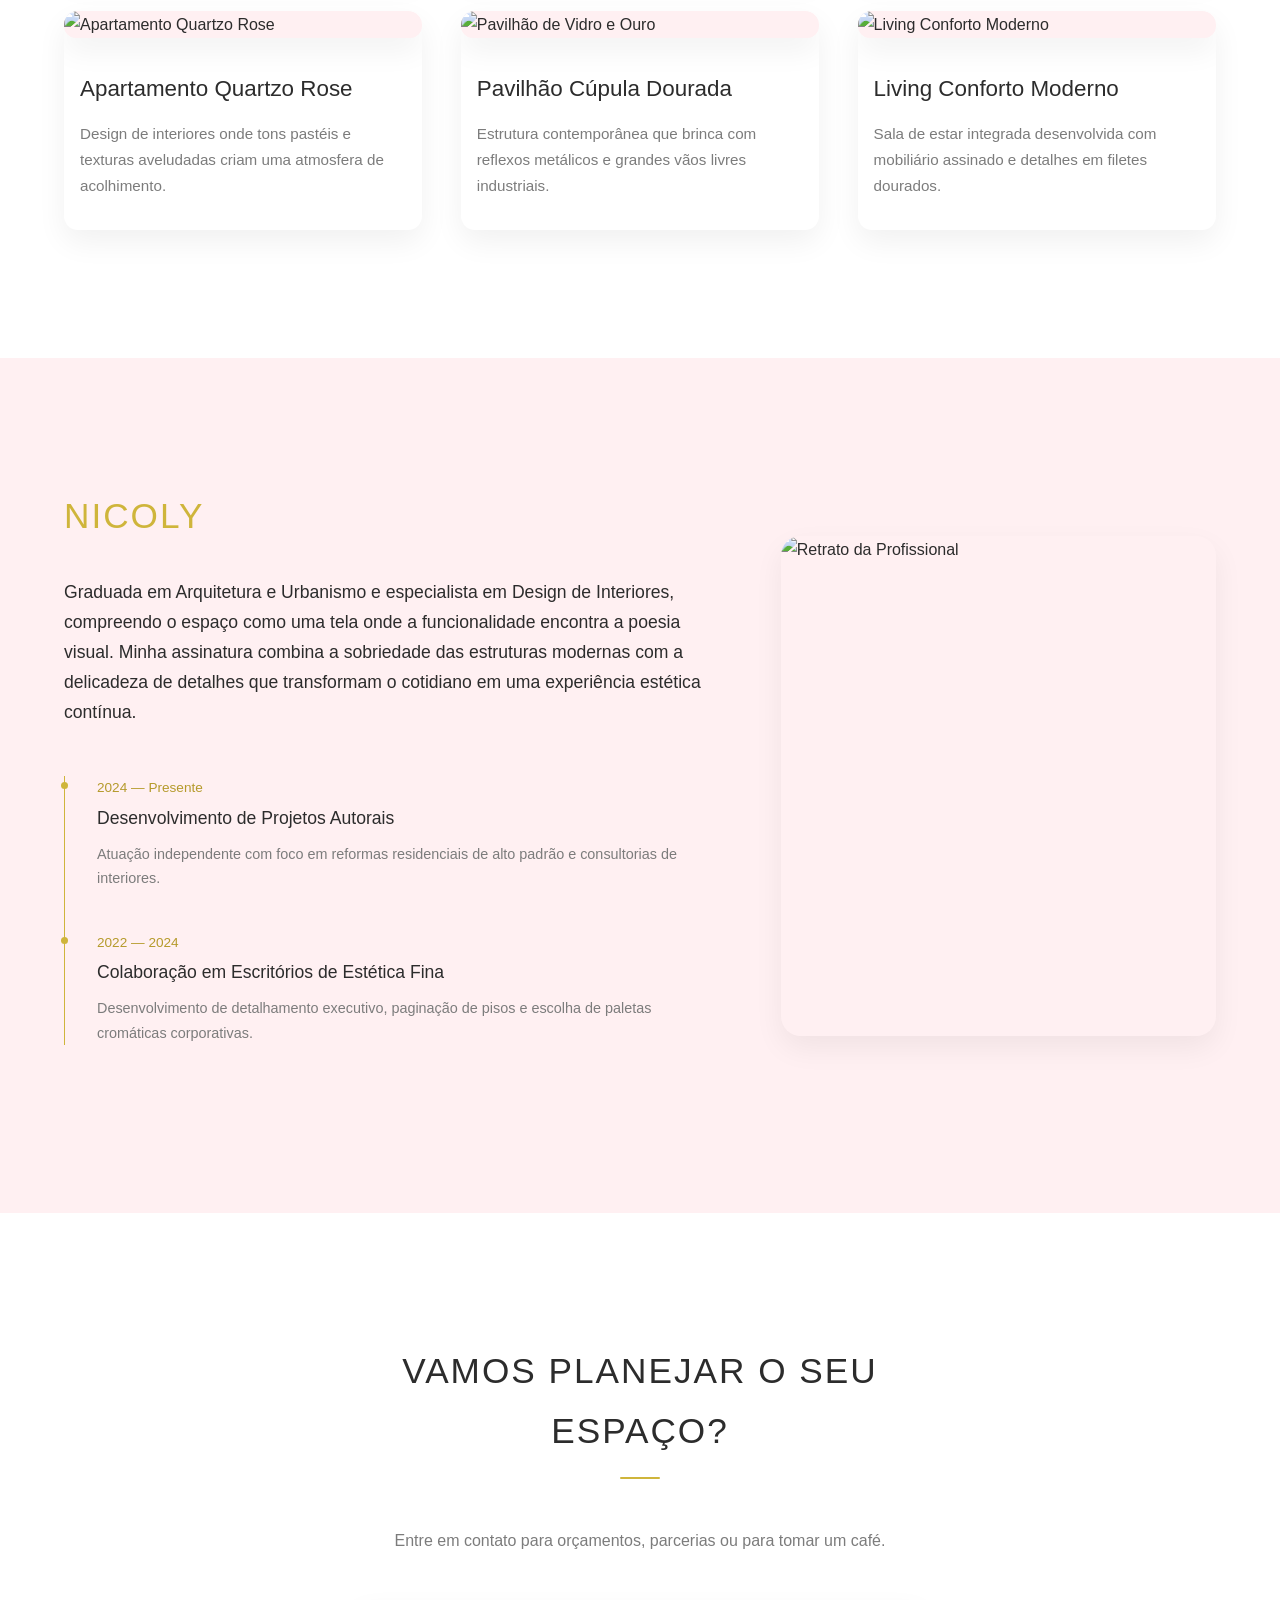
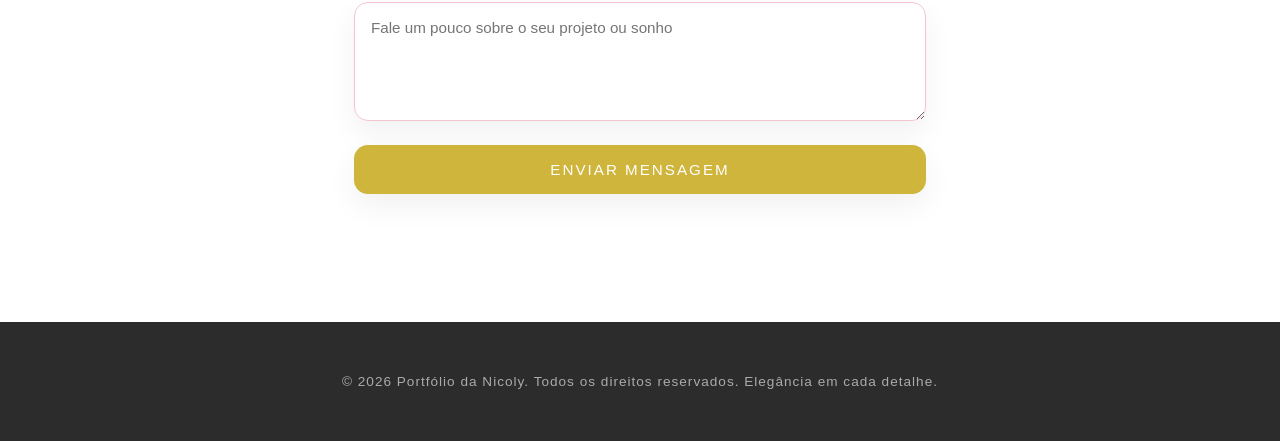
==== commit 489e851e: "Novos projetos" ====
--- a/index.html
+++ b/index.html
@@ -68,7 +68,7 @@
         </div>
 
         <div class="portfolio-grid">
-            <div class="portfolio-item card-hidden" data-category="arquitetura">
+            <div class="portfolio-item card-hidden" data-category="arquitetura" data-id="residencia-linhas-fluidas">
                 <div class="image-wrapper">
                     <img src="https://images.unsplash.com/photo-1600585154340-be6161a56a0c?auto=format&fit=crop&w=800&q=80"
                         alt="Residência Linhas Fluídas">
@@ -83,7 +83,7 @@
                 </div>
             </div>
 
-            <div class="portfolio-item card-hidden" data-category="interiores">
+            <div class="portfolio-item card-hidden" data-category="interiores" data-id="apartamento-quartzo-rose">
                 <div class="image-wrapper">
                     <img src="https://images.unsplash.com/photo-1616486338812-3dadae4b4ace?auto=format&fit=crop&w=800&q=80"
                         alt="Apartamento Quartzo Rose">
@@ -98,7 +98,37 @@
                 </div>
             </div>
 
-            <div class="portfolio-item card-hidden" data-category="arquitetura">
+            <div class="portfolio-item card-hidden" data-category="interiores" data-id="teste">
+                <div class="image-wrapper">
+                    <img src="https://images.unsplash.com/photo-1616486338812-3dadae4b4ace?auto=format&fit=crop&w=800&q=80"
+                        alt="Apartamento Quartzo Rose">
+                    <div class="overlay">
+                        <span class="view-project">Ver Detalhes</span>
+                    </div>
+                </div>
+                <div class="item-info">
+                    <h3>Teste</h3>
+                    <p>Design de interiores onde tons pastéis e texturas aveludadas criam uma atmosfera de acolhimento.
+                    </p>
+                </div>
+            </div>
+
+            <div class="portfolio-item card-hidden" data-category="interiores" data-id="apartamento-quartzo-rose">
+                <div class="image-wrapper">
+                    <img src="https://images.unsplash.com/photo-1616486338812-3dadae4b4ace?auto=format&fit=crop&w=800&q=80"
+                        alt="Apartamento Quartzo Rose">
+                    <div class="overlay">
+                        <span class="view-project">Ver Detalhes</span>
+                    </div>
+                </div>
+                <div class="item-info">
+                    <h3>Apartamento Quartzo Rose</h3>
+                    <p>Design de interiores onde tons pastéis e texturas aveludadas criam uma atmosfera de acolhimento.
+                    </p>
+                </div>
+            </div>
+
+            <div class="portfolio-item card-hidden" data-category="arquitetura" data-id="pavilhao-cupula-dourada">
                 <div class="image-wrapper">
                     <img src="https://images.unsplash.com/photo-1600607687939-ce8a6c25118c?auto=format&fit=crop&w=800&q=80"
                         alt="Pavilhão de Vidro e Ouro">
@@ -112,7 +142,7 @@
                 </div>
             </div>
 
-            <div class="portfolio-item card-hidden" data-category="interiores">
+            <div class="portfolio-item card-hidden" data-category="interiores" data-id="living-conforto-moderno">
                 <div class="image-wrapper">
                     <img src="https://images.unsplash.com/photo-1618221195710-dd6b41faaea6?auto=format&fit=crop&w=800&q=80"
                         alt="Living Conforto Moderno">
--- a/style.css
+++ b/style.css
@@ -399,6 +399,94 @@
     padding-left: 2rem;
 }
 
+/* Project page styles */
+.project-hero {
+    max-width: 1200px;
+    margin: 48px auto;
+    padding: 32px;
+    background: linear-gradient(180deg, rgba(255, 255, 255, 0.9), rgba(255, 250, 250, 0.95));
+    border-radius: 16px;
+    box-shadow: 0 20px 50px rgba(14, 14, 14, 0.06);
+}
+
+.project-hero h1 {
+    font-size: 2.4rem;
+    font-weight: 400;
+    margin-bottom: 0.6rem;
+    color: var(--color-text-dark);
+}
+
+.project-meta {
+    color: var(--color-text-muted);
+    font-size: 0.95rem;
+    margin-bottom: 1rem;
+}
+
+.project-description {
+    margin-top: 12px;
+    color: var(--color-text-dark);
+    font-weight: 300;
+}
+
+.project-gallery {
+    display: grid;
+    grid-template-columns: repeat(auto-fit, minmax(260px, 1fr));
+    gap: 16px;
+    margin-top: 20px;
+}
+
+.project-gallery img {
+    width: 100%;
+    height: 220px;
+    object-fit: cover;
+    border-radius: 12px;
+    transition: transform var(--animation-fast) ease, box-shadow var(--animation-fast) ease;
+}
+
+.project-gallery img:hover {
+    transform: translateY(-6px) scale(1.02);
+    box-shadow: 0 18px 36px rgba(0, 0, 0, 0.08);
+}
+
+.project-cta {
+    display: flex;
+    gap: 12px;
+    margin-top: 18px;
+}
+
+.project-cta a {
+    text-decoration: none;
+    padding: 10px 16px;
+    border-radius: 10px;
+    background: transparent;
+    border: 1px solid var(--color-gold);
+    color: var(--color-gold);
+    transition: var(--transition-smooth);
+}
+
+.project-cta a.primary {
+    background: var(--color-gold);
+    color: var(--color-white);
+}
+
+@media (max-width:720px) {
+    .main-header {
+        padding: 1rem 1.2rem
+    }
+
+    .project-hero {
+        padding: 18px;
+        margin: 20px
+    }
+
+    .project-gallery img {
+        height: 180px
+    }
+}
+
+/* footer uses default flow (not fixed) */
+
+
 .timeline-entry {
     margin-bottom: 2.5rem;
     position: relative;
@@ -448,6 +536,125 @@
     height: 100%;
     object-fit: cover;
 }
+
+/* ---------- GitHub Pages visual fallback ---------- */
+/* Fixes for environments that don't support backdrop-filter or render transparencies oddly */
+@supports not ((-webkit-backdrop-filter: blur(1px)) or (backdrop-filter: blur(1px))) {
+
+    .hero-content,
+    .main-header {
+        background-color: rgba(255, 255, 255, 0.96) !important;
+        -webkit-backdrop-filter: none !important;
+        backdrop-filter: none !important;
+        box-shadow: 0 6px 18px rgba(0, 0, 0, 0.04) !important;
+    }
+
+    .about-section {
+        background-color: #fff !important;
+    }
+}
+
+/* Make the responsive grid and images more robust on Pages */
+.portfolio-grid {
+    grid-template-columns: repeat(auto-fill, minmax(260px, 1fr)) !important;
+    gap: 2rem;
+}
+
+.image-wrapper {
+    height: auto !important;
+}
+
+.image-wrapper img {
+    height: auto !important;
+    max-height: 420px;
+    width: 100%;
+}
+
+.hero-section {
+    min-height: 70vh;
+}
+
+/* Tamer shadows for better contrast */
+.portfolio-item,
+.hero-content,
+.about-image-wrapper,
+.lightbox-content {
+    box-shadow: 0 8px 20px rgba(0, 0, 0, 0.04) !important;
+}
+
+/* Ensure header remains fixed and visible */
+.main-header {
+    position: fixed !important;
+    top: 0 !important;
+    left: 0 !important;
+    right: 0 !important;
+}
+
+/* Reduce hero decorative noise on Pages */
+.hero-decor {
+    opacity: 0.6 !important;
+}
+
+/* If you want a stricter fallback, uncomment to hide blobs entirely */
+/* .hero-decor { display: none !important; } */
+
+/* End fallback */
+
+/* ---------- Strong roundness overrides ---------- */
+:root {
+    --radius-lg: 20px;
+    --radius-md: 14px;
+    --soft-shadow: 0 12px 30px rgba(0, 0, 0, 0.06);
+}
+
+/* Apply generous radii and softer shadows to key UI elements */
+.main-header,
+.hero-content,
+.portfolio-item,
+.image-wrapper,
+.about-image-wrapper,
+.lightbox-content,
+.nav-item,
+.hero-btn,
+.submit-btn,
+.contact-form input,
+.contact-form textarea {
+    border-radius: var(--radius-md) !important;
+    box-shadow: var(--soft-shadow) !important;
+}
+
+.hero-content,
+.about-image-wrapper,
+.lightbox-content {
+    border-radius: var(--radius-lg) !important;
+}
+
+.portfolio-item {
+    border-bottom: none !important;
+    overflow: hidden;
+}
+
+.image-wrapper {
+    border-radius: calc(var(--radius-md) - 2px) !important;
+    overflow: hidden !important;
+}
+
+/* Make nav items pill-shaped */
+.nav-item {
+    border-radius: 999px !important;
+}
+
+/* Slightly larger gaps and softer grid for small screens */
+.portfolio-grid {
+    gap: 2.4rem !important;
+}
+
+/* Reduce harsh borders */
+* {
+    border-radius: inherit;
+}
+
+/* End strong overrides */
 
 .contact-section {
     max-width: 700px;
